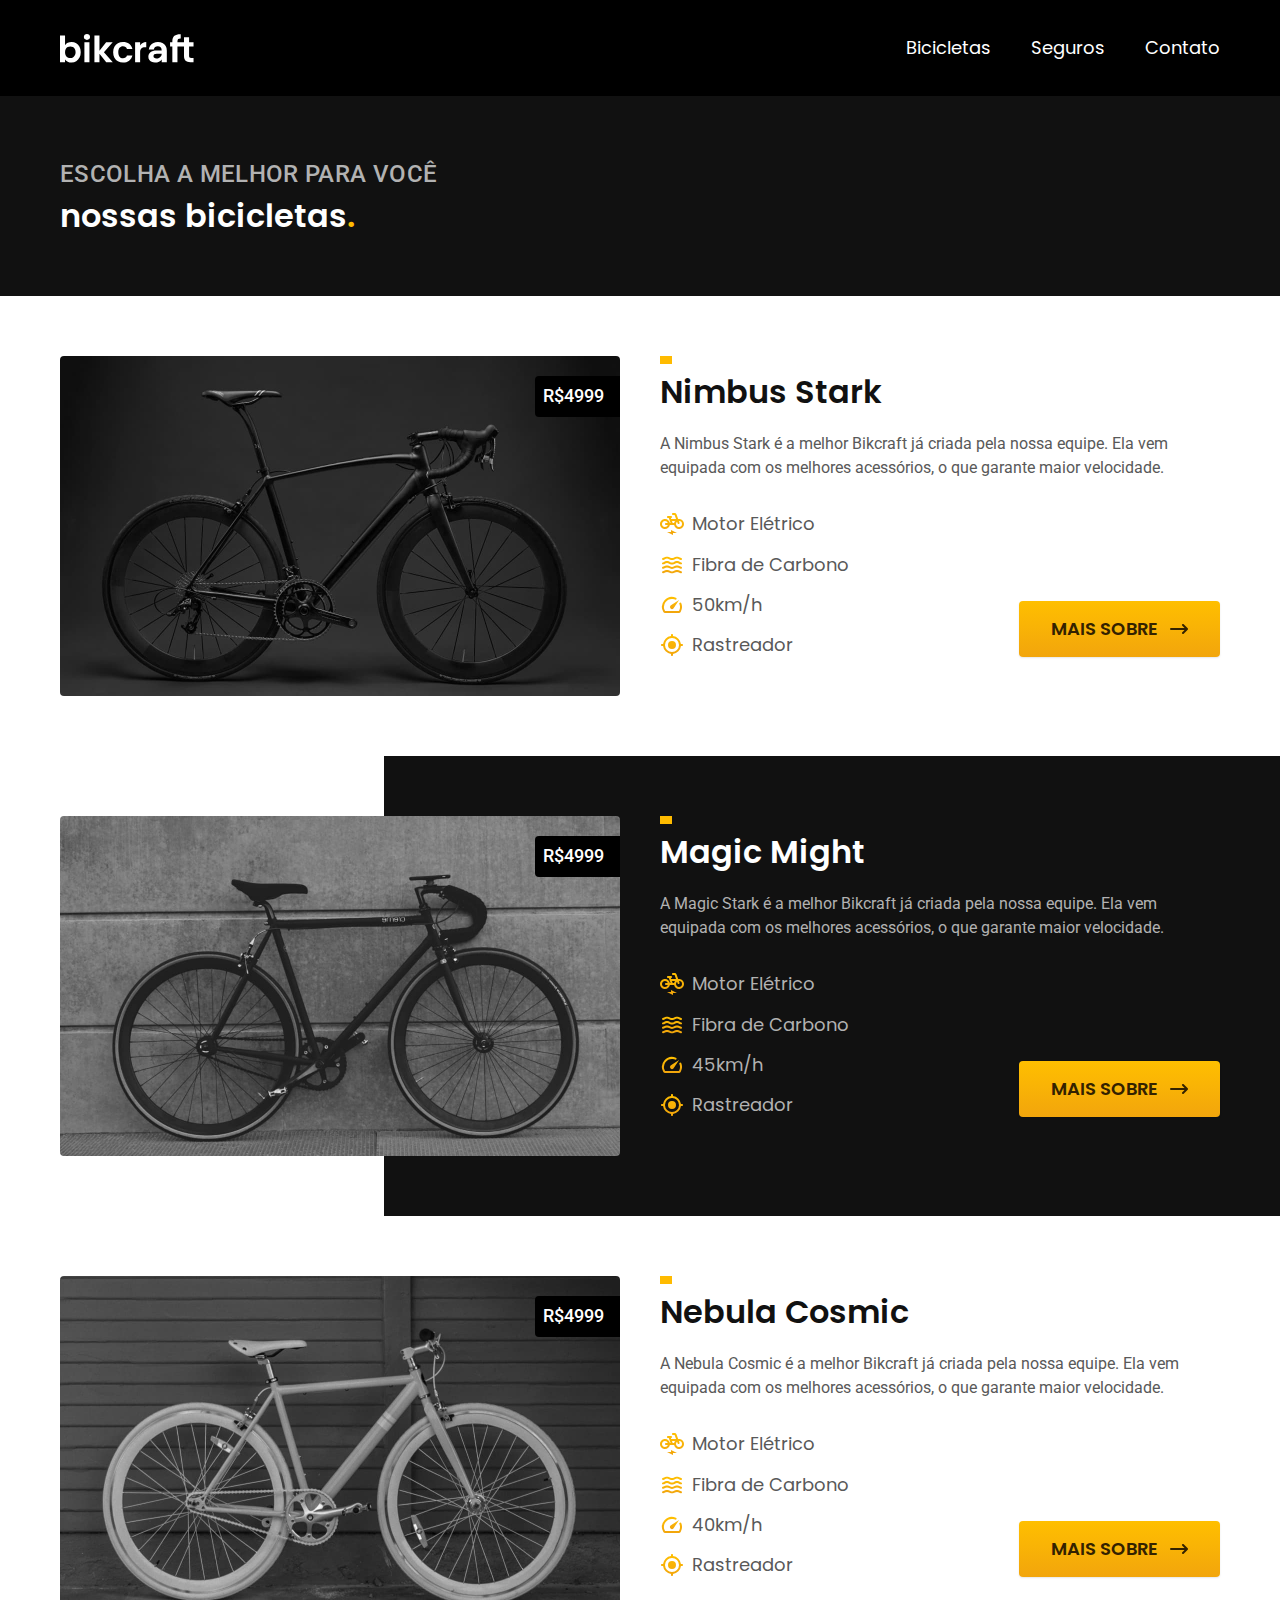
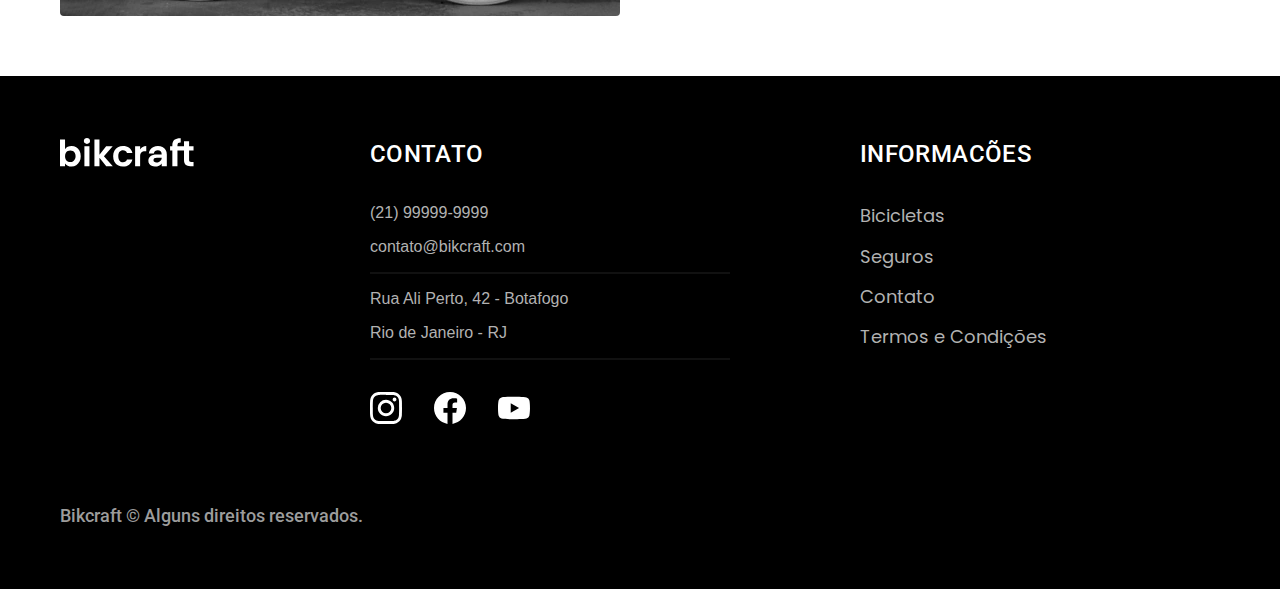
==== bicicletas.html @ 88e9e20e "bicicletas" ====
<!DOCTYPE html>
<html lang="pt-br">

<head>
  <meta charset="UTF-8">
  <meta http-equiv="X-UA-Compatible" content="IE=edge">
  <meta name="viewport" content="width=device-width, initial-scale=1.0">
  <meta name="description" content="Termos e Condições.">
  <title>Bicicletas</title>

  <link rel="stylesheet" href="./css/style.css">

  <link rel="preconnect" href="https://fonts.googleapis.com">
  <link rel="preconnect" href="https://fonts.gstatic.com" crossorigin>
  <link href="https://fonts.googleapis.com/css2?family=Merriweather:ital,wght@1,900&family=Poppins:wght@400;600&family=Roboto:wght@400;500&display=swap" rel="stylesheet">
</head>

<body id="bicicletas">
  <header class="header-bg">
    <div class="header container">
      <a href="./">
        <img src="./img/bikcraft.svg" alt="Bikcraft">
      </a>
      <nav arial-label="primaria">
        <ul class="header-menu font-1-m cor-c0">
          <li><a href="./bicicletas.html">Bicicletas</a></li>
          <li><a href="./seguros.html">Seguros</a></li>
          <li><a href="./contato.html">Contato</a></li>
        </ul>
      </nav>
    </div>
  </header>

  <main>
    <div class="titulo-bg">
      <div class="titulo container">
        <p class="font-2-l-b cor-c5">Escolha a melhor para você</p>
        <h1 class="font-1-xl cor-c0">nossas bicicletas<span class="cor-p1">.</span></h1>
      </div>
    </div>

    <div class="bicicletas container">
      <div class="bicicletas-imagem">
        <img src="./img/bicicletas/nimbus.jpg" alt="Bicicleta Preta">
        <span class="font-2-m cor-c0">R$4999</span>
      </div>
      <div class="bicicletas-conteudo">
        <h2 class="font-1-xl">Nimbus Stark</h2>
        <p class="font-2-s cor-c8">A Nimbus Stark é a melhor Bikcraft já criada pela nossa equipe. Ela vem equipada com os melhores acessórios, o que garante maior velocidade.</p>
        <ul class="font-1-m cor-c8">
          <li>
            <img src="./img/icones/eletrica.svg" alt="">
            Motor Elétrico
          </li>
          <li>
            <img src="./img/icones/carbono.svg" alt="">
            Fibra de Carbono
          </li>
          <li>
            <img src="./img/icones/velocidade.svg" alt="">
            50km/h
          </li>
          <li>
            <img src="./img/icones/rastreador.svg" alt="">
            Rastreador
          </li>
        </ul>
        <a class="botao seta" href="./bicicletas/nimbus.html">Mais Sobre</a>
      </div>
    </div>

    <div class="bicicletas-bg">
      <div class="bicicletas container">
        <div class="bicicletas-imagem">
          <img src="./img/bicicletas/magic.jpg" alt="Bicicleta Preta">
          <span class="font-2-m cor-c0">R$4999</span>
        </div>
        <div class="bicicletas-conteudo">
          <h2 class="font-1-xl cor-c0">Magic Might</h2>
          <p class="font-2-s cor-c5">A Magic Stark é a melhor Bikcraft já criada pela nossa equipe. Ela vem equipada com os melhores acessórios, o que garante maior velocidade.</p>
          <ul class="font-1-m cor-c5">
            <li>
              <img src="./img/icones/eletrica.svg" alt="">
              Motor Elétrico
            </li>
            <li>
              <img src="./img/icones/carbono.svg" alt="">
              Fibra de Carbono
            </li>
            <li>
              <img src="./img/icones/velocidade.svg" alt="">
              45km/h
            </li>
            <li>
              <img src="./img/icones/rastreador.svg" alt="">
              Rastreador
            </li>
          </ul>
          <a class="botao seta" href="./bicicletas/magic.html">Mais Sobre</a>
        </div>
      </div>
    </div>


    <div class="bicicletas container">
      <div class="bicicletas-imagem">
        <img src="./img/bicicletas/nebula.jpg" alt="Bicicleta Preta">
        <span class="font-2-m cor-c0">R$4999</span>
      </div>
      <div class="bicicletas-conteudo">
        <h2 class="font-1-xl">Nebula Cosmic</h2>
        <p class="font-2-s cor-c8">A Nebula Cosmic é a melhor Bikcraft já criada pela nossa equipe. Ela vem equipada com os melhores acessórios, o que garante maior velocidade.</p>
        <ul class="font-1-m cor-c8">
          <li>
            <img src="./img/icones/eletrica.svg" alt="">
            Motor Elétrico
          </li>
          <li>
            <img src="./img/icones/carbono.svg" alt="">
            Fibra de Carbono
          </li>
          <li>
            <img src="./img/icones/velocidade.svg" alt="">
            40km/h
          </li>
          <li>
            <img src="./img/icones/rastreador.svg" alt="">
            Rastreador
          </li>
        </ul>
        <a class="botao seta" href="./bicicletas/nebula.html">Mais Sobre</a>
      </div>
    </div>

  </main>

  <footer class="footer-bg">
    <div class="footer container">
      <img src="./img/bikcraft.svg" alt="Bikcraft">
      <div class="footer-contato">
        <h3 class="font-2-l-b cor-c0">Contato</h3>
        <ul class="font-2m cor-c5">
          <li><a href="tel:+5521999999999">(21) 99999-9999</a></li>
          <li><a href="mailto:contato@bikcraft.com">contato@bikcraft.com</a></li>
          <li>Rua Ali Perto, 42 - Botafogo</li>
          <li>Rio de Janeiro - RJ</li>
        </ul>
        <div class="footer-redes">
          <a href="./">
            <img src="./img/redes/instagram.svg" alt="">
          </a>
          <a href="./">
            <img src="./img/redes/facebook.svg" alt="">
          </a>
          <a href="./">
            <img src="./img/redes/youtube.svg" alt="">
          </a>
        </div>
      </div>
      <div class="footer-informacoes">
        <h3 class="font-2-l-b cor-c0">informacões</h3>
        <nav>
          <ul class="font-1-m cor-c5">
            <li><a href="./bicicletas.html">Bicicletas</a></li>
            <li><a href="./seguros.html">Seguros</a></li>
            <li><a href="./contato.html">Contato</a></li>
            <li><a href="./termos.html">Termos e Condições</a></li>
          </ul>
        </nav>

      </div>
      <p class="footer-copy font-2-m cor-c6">Bikcraft © Alguns direitos reservados.</p>
    </div>
  </footer>
</body>

</html>
---- css/style.css ----
@import "./global/global.css";
@import "./utilidades/tipografia.css";
@import "./global/header.css";
@import "./global/footer.css";

/* Utilidades */
@import "./utilidades/cores.css";
@import "./utilidades/componentes.css";

/* Home */
@import "./home/introducao.css";
@import "./home/tecnologia.css";
@import "./home/parceiros.css";
@import "./home/depoimento.css";

/* Bicicletas */
@import "./bicicletas/bicicletas-lista.css";
@import "./bicicletas/bicicletas.css";

/* Seguros */
@import "./seguros/seguros.css";

/* Termos */
@import "./termos/termos.css";
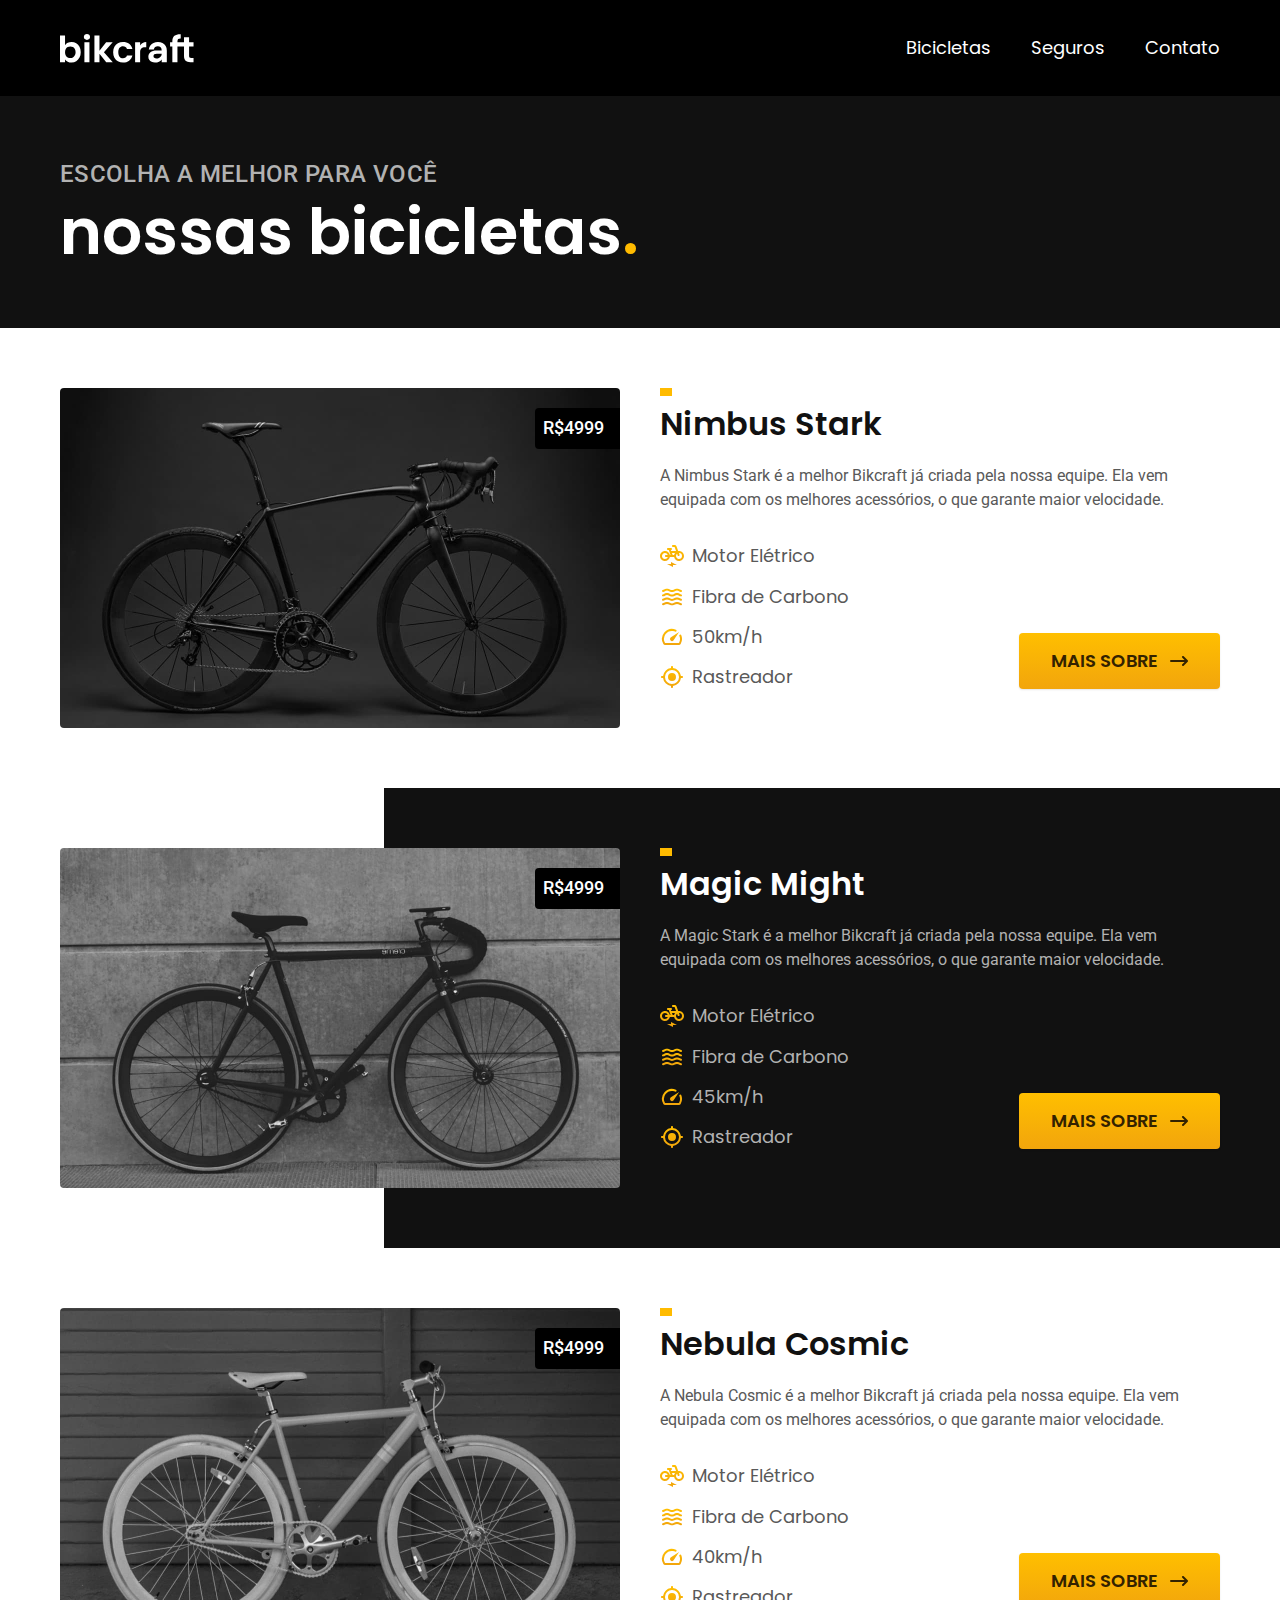
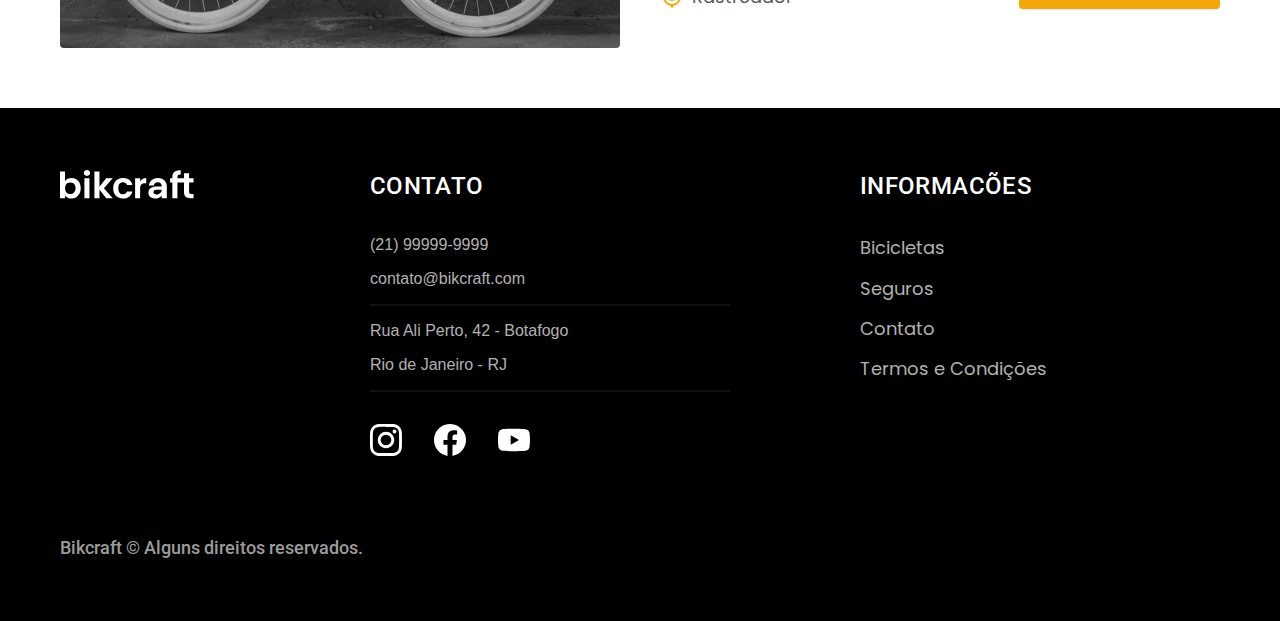
==== commit 10308ea2: "orcamento" ====
--- a/bicicletas.html
+++ b/bicicletas.html
@@ -35,7 +35,7 @@
     <div class="titulo-bg">
       <div class="titulo container">
         <p class="font-2-l-b cor-c5">Escolha a melhor para você</p>
-        <h1 class="font-1-xl cor-c0">nossas bicicletas<span class="cor-p1">.</span></h1>
+        <h1 class="font-1-xxl cor-c0">nossas bicicletas<span class="cor-p1">.</span></h1>
       </div>
     </div>
 
--- a/css/style.css
+++ b/css/style.css
@@ -6,6 +6,7 @@
 /* Utilidades */
 @import "./utilidades/cores.css";
 @import "./utilidades/componentes.css";
+@import "./utilidades/formulario.css";
 
 /* Home */
 @import "./home/introducao.css";
@@ -17,8 +18,21 @@
 @import "./bicicletas/bicicletas-lista.css";
 @import "./bicicletas/bicicletas.css";
 
+/* Bicicleta */
+@import "./bicicleta/bicicleta.css";
+@import "./bicicleta/seguro.css";
+
 /* Seguros */
 @import "./seguros/seguros.css";
+@import "./seguros/vantagens.css";
+@import "./seguros/perguntas.css";
 
 /* Termos */
 @import "./termos/termos.css";
+
+/* Contato */
+@import "./contato/contato.css";
+@import "./contato/lojas.css";
+
+/* Orcamento */
+@import "./orcamento/orcamento.css";
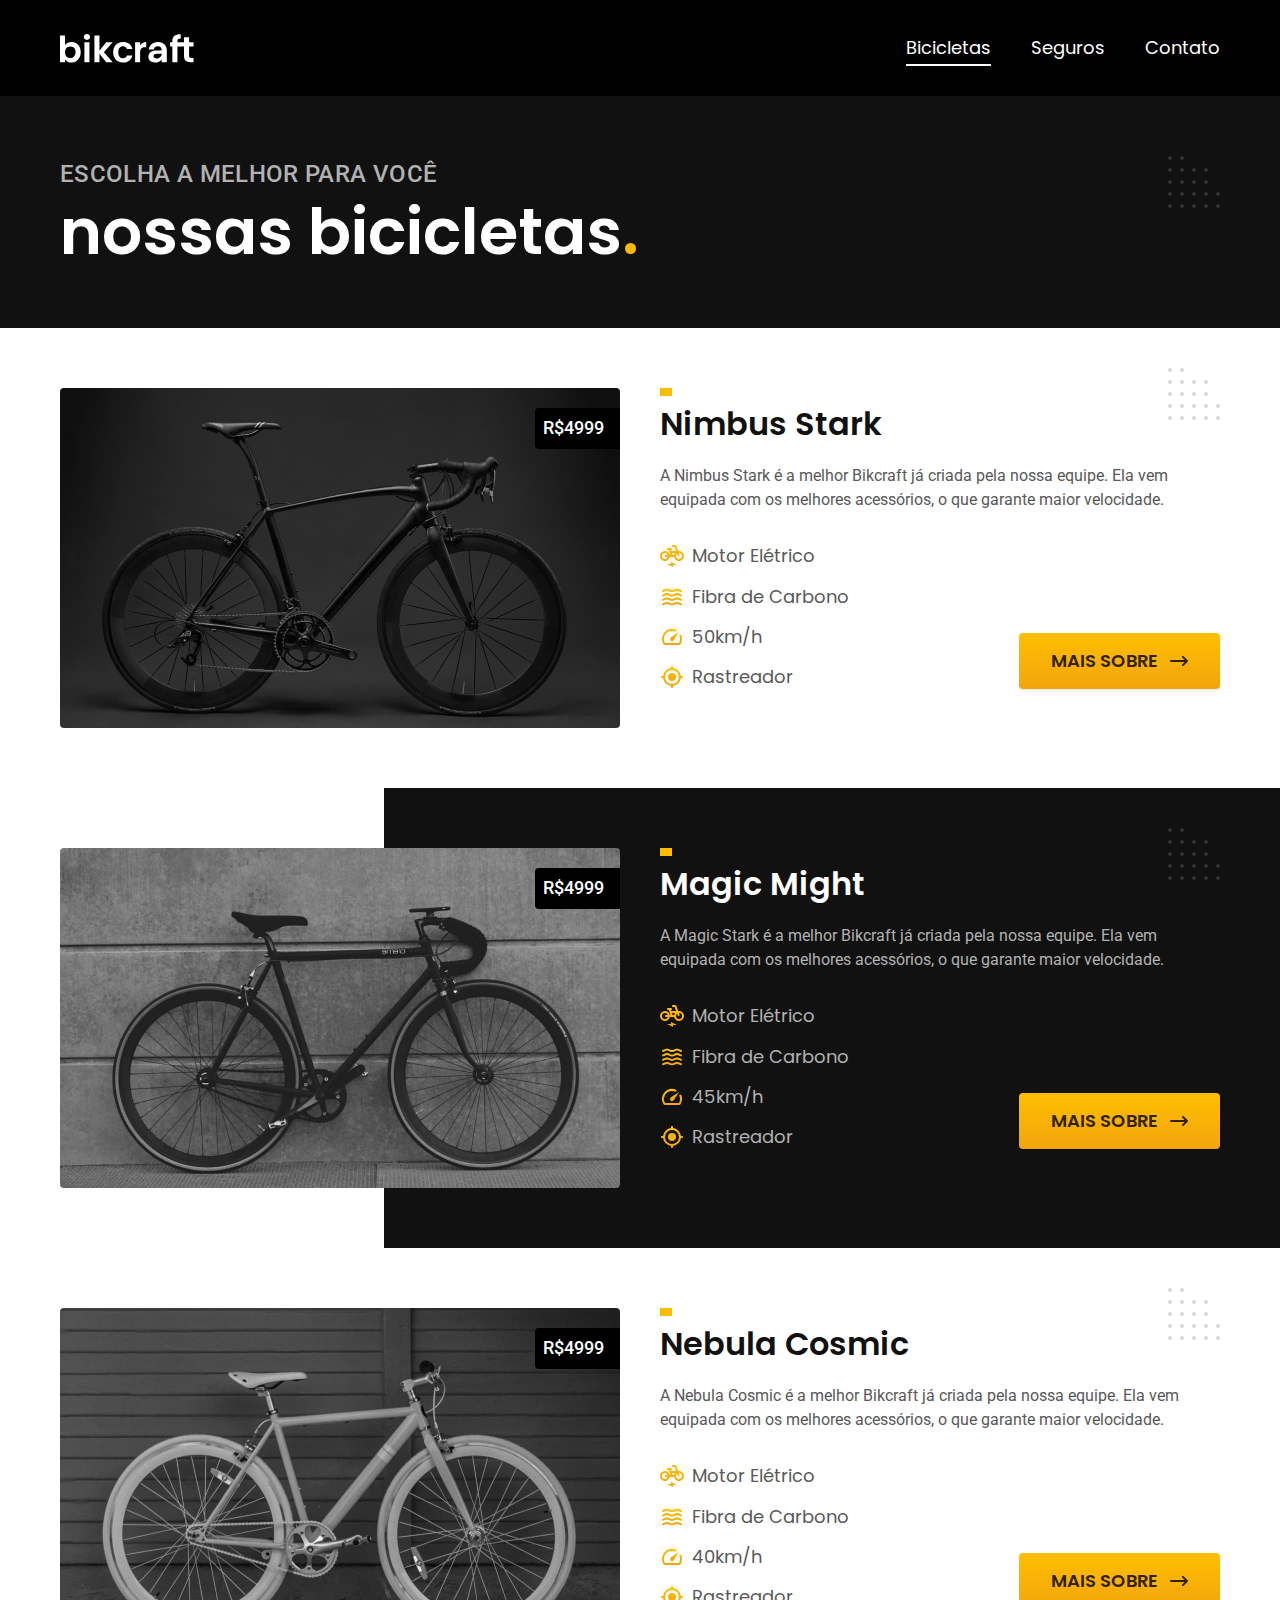
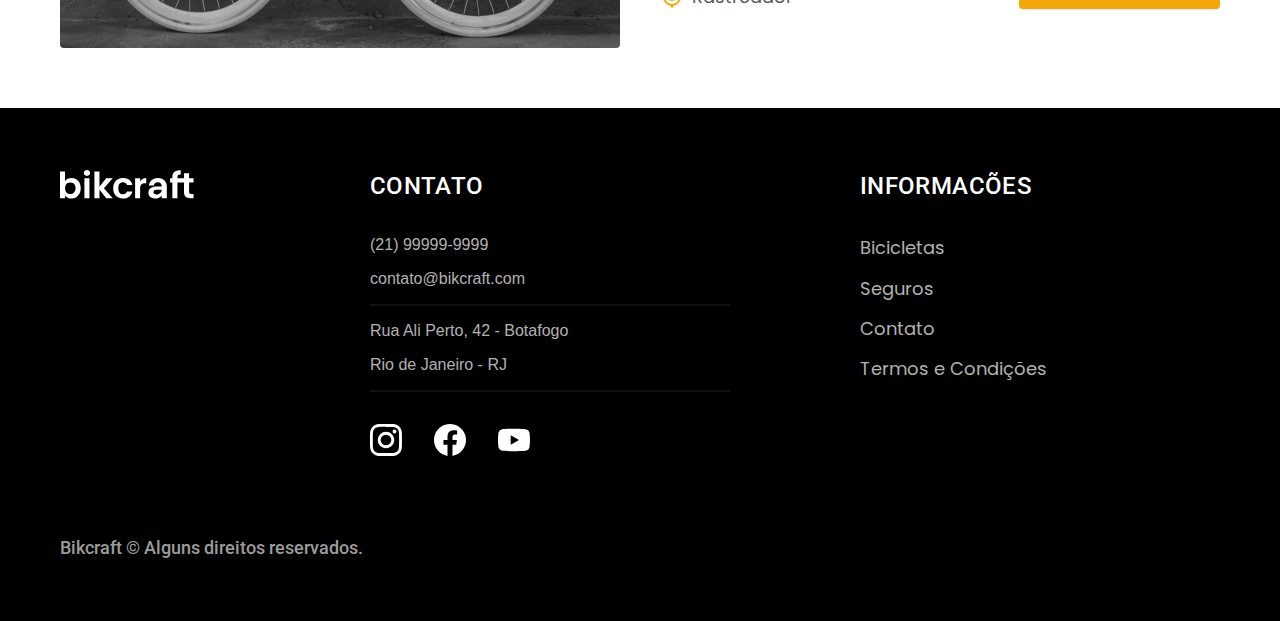
==== commit 379d7e83: "menu-ativo" ====
--- a/bicicletas.html
+++ b/bicicletas.html
@@ -8,6 +8,7 @@
   <meta name="description" content="Termos e Condições.">
   <title>Bicicletas</title>
 
+  <link rel="preload" href="./css/style.css" as="style">
   <link rel="stylesheet" href="./css/style.css">
 
   <link rel="preconnect" href="https://fonts.googleapis.com">
@@ -172,6 +173,7 @@
       <p class="footer-copy font-2-m cor-c6">Bikcraft © Alguns direitos reservados.</p>
     </div>
   </footer>
+  <script src="./js/script.js"></script>
 </body>
 
 </html>